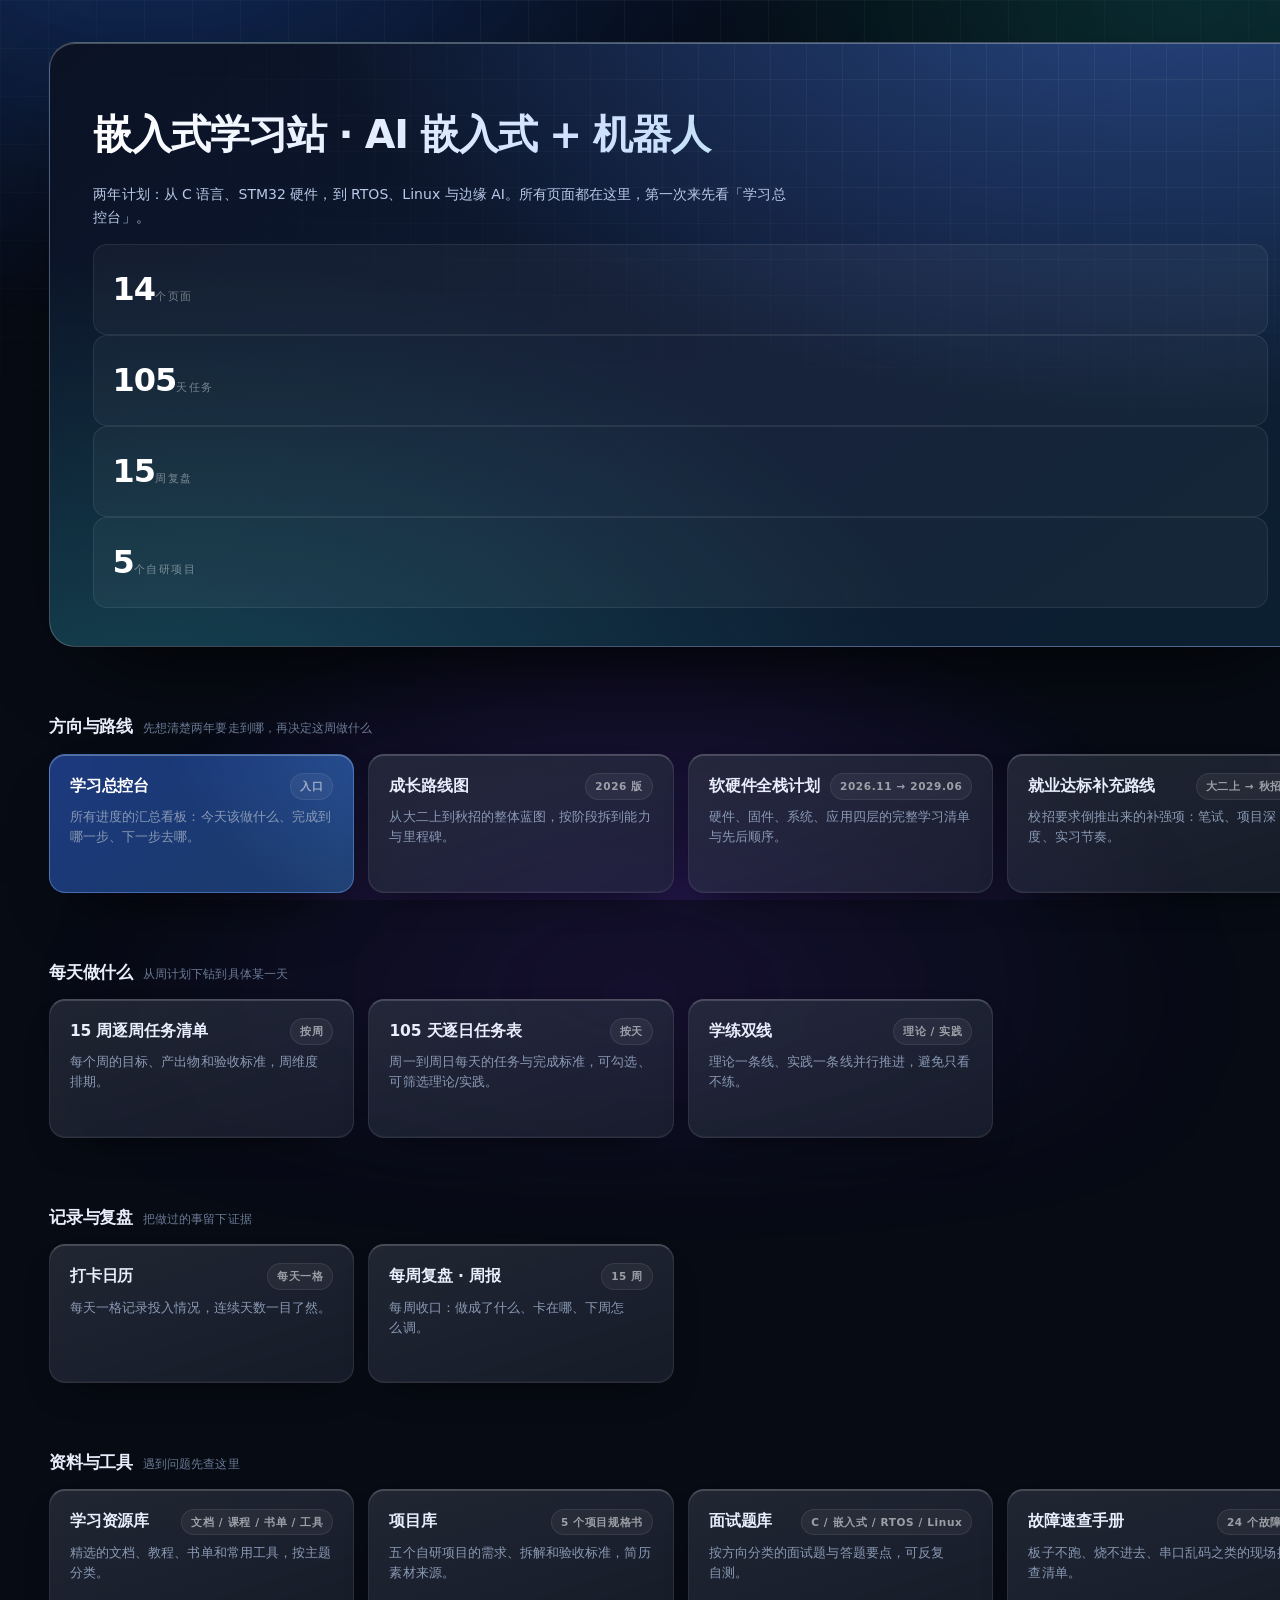
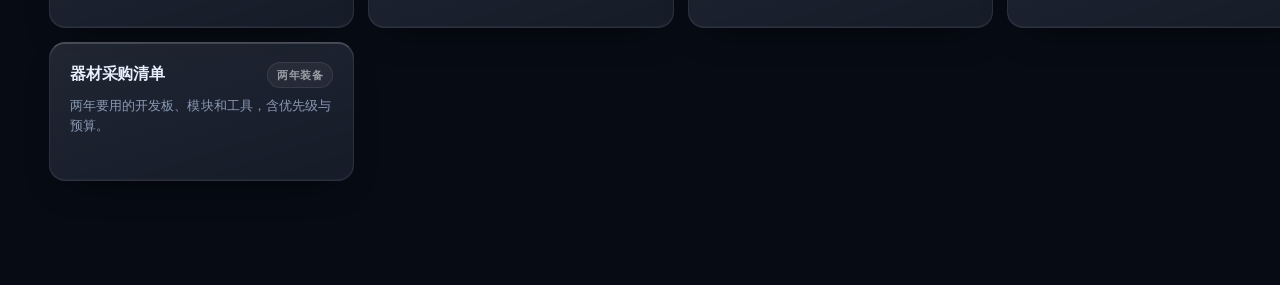
==== index.html @ 24371847 "新增首页导航，作为 GitHub Pages 的站点入口 Co-Authored-By: Claude Sonnet 5 <noreply@anthropic.com>" ====
<!DOCTYPE html>
<html lang="zh-CN">
<head>
<meta charset="UTF-8">
<meta name="viewport" content="width=device-width, initial-scale=1">
<title>嵌入式学习站 · AI 嵌入式 + 机器人</title>
  <link rel="stylesheet" href="assets/theme.css">
<style>
  .hub-grid{display:grid;grid-template-columns:repeat(auto-fill,minmax(272px,1fr));gap:14px;margin:0}
  .hub-card{display:flex;flex-direction:column;gap:7px;padding:18px 20px 16px;
    border-radius:16px;text-decoration:none;color:inherit;transition:background-position .3s,border-color .22s,transform .22s,box-shadow .22s}
  .hub-card .hd{display:flex;align-items:center;justify-content:space-between;gap:10px}
  .hub-card h3{margin:0;font-size:15.5px;font-weight:700;letter-spacing:-.01em}
  .hub-card p{margin:0;font-size:12.5px;line-height:1.6;color:var(--ink3,#8b9ab3)}
  .hub-card .go{font-size:12px;color:#8fb7ff;opacity:0;transition:opacity .22s;white-space:nowrap}
  .hub-card:hover .go{opacity:1}
  .sec-h{display:flex;align-items:baseline;gap:10px;margin:30px 0 12px;flex-wrap:wrap}
  .sec-h h2{margin:0;font-size:17px;font-weight:800;letter-spacing:-.01em}
  .sec-h span{font-size:12px;color:var(--ink4,#5b6b85)}
  .tag{font-size:10.5px;letter-spacing:.06em;border-radius:999px;padding:3px 9px;flex:none}
  @media (max-width:560px){.hub-grid{grid-template-columns:1fr}}
</style>
</head>
<body>
<div class="wrap">

  <header class="hero">
    <h1>嵌入式学习站 · AI 嵌入式 + 机器人</h1>
    <p class="lead">两年计划：从 C 语言、STM32 硬件，到 RTOS、Linux 与边缘 AI。所有页面都在这里，第一次来先看「学习总控台」。</p>
    <div class="facts">
      <div class="fact"><b>14</b><span>个页面</span></div>
      <div class="fact"><b>105</b><span>天任务</span></div>
      <div class="fact"><b>15</b><span>周复盘</span></div>
      <div class="fact"><b>5</b><span>个自研项目</span></div>
    </div>
  </header>

  <section>
    <div class="sec-h"><h2>方向与路线</h2><span>先想清楚两年要走到哪，再决定这周做什么</span></div>
    <div class="hub-grid">
      <a class="hub-card card feat" href="学习总控台.html">
        <div class="hd"><h3>学习总控台</h3><span class="tag pill">入口</span></div>
        <p>所有进度的汇总看板：今天该做什么、完成到哪一步、下一步去哪。</p>
        <span class="go">进入 →</span>
      </a>
      <a class="hub-card card" href="AI嵌入式机器人成长路线图.html">
        <div class="hd"><h3>成长路线图</h3><span class="tag pill">2026 版</span></div>
        <p>从大二上到秋招的整体蓝图，按阶段拆到能力与里程碑。</p>
        <span class="go">查看 →</span>
      </a>
      <a class="hub-card card" href="嵌入式软硬件全栈学习计划.html">
        <div class="hd"><h3>软硬件全栈计划</h3><span class="tag pill">2026.11 → 2029.06</span></div>
        <p>硬件、固件、系统、应用四层的完整学习清单与先后顺序。</p>
        <span class="go">查看 →</span>
      </a>
      <a class="hub-card card" href="就业达标补充路线.html">
        <div class="hd"><h3>就业达标补充路线</h3><span class="tag pill">大二上 → 秋招</span></div>
        <p>校招要求倒推出来的补强项：笔试、项目深度、实习节奏。</p>
        <span class="go">查看 →</span>
      </a>
    </div>
  </section>

  <section>
    <div class="sec-h"><h2>每天做什么</h2><span>从周计划下钻到具体某一天</span></div>
    <div class="hub-grid">
      <a class="hub-card card" href="15周逐周任务清单.html">
        <div class="hd"><h3>15 周逐周任务清单</h3><span class="tag pill">按周</span></div>
        <p>每个周的目标、产出物和验收标准，周维度排期。</p>
        <span class="go">查看 →</span>
      </a>
      <a class="hub-card card" href="105天逐日任务表.html">
        <div class="hd"><h3>105 天逐日任务表</h3><span class="tag pill">按天</span></div>
        <p>周一到周日每天的任务与完成标准，可勾选、可筛选理论/实践。</p>
        <span class="go">查看 →</span>
      </a>
      <a class="hub-card card" href="学练双线.html">
        <div class="hd"><h3>学练双线</h3><span class="tag pill">理论 / 实践</span></div>
        <p>理论一条线、实践一条线并行推进，避免只看不练。</p>
        <span class="go">查看 →</span>
      </a>
    </div>
  </section>

  <section>
    <div class="sec-h"><h2>记录与复盘</h2><span>把做过的事留下证据</span></div>
    <div class="hub-grid">
      <a class="hub-card card" href="打卡日历.html">
        <div class="hd"><h3>打卡日历</h3><span class="tag pill">每天一格</span></div>
        <p>每天一格记录投入情况，连续天数一目了然。</p>
        <span class="go">去打卡 →</span>
      </a>
      <a class="hub-card card" href="每周复盘-周报.html">
        <div class="hd"><h3>每周复盘 · 周报</h3><span class="tag pill">15 周</span></div>
        <p>每周收口：做成了什么、卡在哪、下周怎么调。</p>
        <span class="go">写周报 →</span>
      </a>
    </div>
  </section>

  <section>
    <div class="sec-h"><h2>资料与工具</h2><span>遇到问题先查这里</span></div>
    <div class="hub-grid">
      <a class="hub-card card" href="学习资源库.html">
        <div class="hd"><h3>学习资源库</h3><span class="tag pill">文档 / 课程 / 书单 / 工具</span></div>
        <p>精选的文档、教程、书单和常用工具，按主题分类。</p>
        <span class="go">打开 →</span>
      </a>
      <a class="hub-card card" href="项目库.html">
        <div class="hd"><h3>项目库</h3><span class="tag pill">5 个项目规格书</span></div>
        <p>五个自研项目的需求、拆解和验收标准，简历素材来源。</p>
        <span class="go">打开 →</span>
      </a>
      <a class="hub-card card" href="面试题库.html">
        <div class="hd"><h3>面试题库</h3><span class="tag pill">C / 嵌入式 / RTOS / Linux</span></div>
        <p>按方向分类的面试题与答题要点，可反复自测。</p>
        <span class="go">打开 →</span>
      </a>
      <a class="hub-card card" href="故障速查手册.html">
        <div class="hd"><h3>故障速查手册</h3><span class="tag pill">24 个故障</span></div>
        <p>板子不跑、烧不进去、串口乱码之类的现场排查清单。</p>
        <span class="go">打开 →</span>
      </a>
      <a class="hub-card card" href="器材采购清单.html">
        <div class="hd"><h3>器材采购清单</h3><span class="tag pill">两年装备</span></div>
        <p>两年要用的开发板、模块和工具，含优先级与预算。</p>
        <span class="go">打开 →</span>
      </a>
    </div>
  </section>

  <script src="assets/pointer.js" defer></script>
  <script src="assets/reveal.js" defer></script>
</div>
</body>
</html>
---- assets/theme.css ----
/* ============================================================
   theme.css — 暗黑 · 液态玻璃 · 全宽版
   覆盖：色板 / 背景 / 布局 / 玻璃面 / 组件 / 动效 / 浏览器表面
   浅色版存档在 theme-light.css
   ============================================================ */

/* ---------- 1. 色板 ---------- */
:root{
  --ink:#e8eefc;
  --ink-2:#b9c6dd;  --ink2:#b9c6dd;
  --ink-3:#8a9ab5;  --ink3:#8a9ab5;
  --ink-4:#6a7a95;  --ink4:#6a7a95;

  --line:rgba(255,255,255,.11);
  --line2:rgba(255,255,255,.07);

  --blue:#4f8cff;
  --blue-deep:#8fb7ff;
  --blue-soft:rgba(79,140,255,.16);

  --teal:#2dd4bf;
  --teal-soft:rgba(45,212,191,.14);

  --green:#34d399;
  --green-soft:rgba(52,211,153,.14);
  --green-line:rgba(52,211,153,.28);

  --amber:#fbbf24;
  --amber-soft:rgba(251,191,36,.13);

  --red:#f87171;
  --red-soft:rgba(248,113,113,.13);

  --bg:#070b14;
  --card:rgba(255,255,255,.045);

  --radius:18px;
  --shadow-1:0 1px 0 rgba(255,255,255,.07) inset, 0 10px 30px -18px rgba(0,0,0,.9);
  --shadow-2:0 1px 0 rgba(255,255,255,.12) inset, 0 24px 56px -26px rgba(0,0,0,.95);
  --shadow-3:0 1px 0 rgba(255,255,255,.14) inset, 0 40px 90px -40px rgba(0,0,0,1);

  --font-sans:-apple-system, BlinkMacSystemFont, "Segoe UI", "PingFang SC",
              "HarmonyOS Sans SC", "Microsoft YaHei UI", "Microsoft YaHei", system-ui, sans-serif;
  --font-mono:ui-monospace, "SF Mono", "JetBrains Mono", Consolas, "Courier New", monospace;

  --ease-out:cubic-bezier(.16,1,.3,1);
  --glass-line:rgba(255,255,255,.12);
}

/* ---------- 2. 基础 ---------- */
html{ -webkit-text-size-adjust:100%; }

body{
  font-family:var(--font-sans);
  color:var(--ink);
  background-color:#070b14;
  background-image:
    radial-gradient(1200px 700px at 12% -12%, rgba(37,99,235,.20), transparent 62%),
    radial-gradient(1000px 640px at 100% -6%, rgba(13,148,136,.16), transparent 58%),
    radial-gradient(900px 700px at 50% 108%, rgba(124,58,237,.16), transparent 62%);
  background-attachment:fixed;
  background-repeat:no-repeat;
  font-feature-settings:"kern" 1, "liga" 1;
  letter-spacing:.002em;
  min-height:100vh;
  overflow-x:hidden;
}

/* 极光层 */
body::before{
  content:"";
  position:fixed; inset:-25%;
  z-index:-2; pointer-events:none;
  background:
    radial-gradient(38% 34% at 22% 18%, rgba(59,130,246,.34), transparent 64%),
    radial-gradient(34% 30% at 78% 24%, rgba(45,212,191,.22), transparent 62%),
    radial-gradient(40% 36% at 46% 86%, rgba(139,92,246,.24), transparent 64%);
  filter:blur(70px) saturate(120%);
  animation:aurora 30s ease-in-out infinite alternate;
}
@keyframes aurora{
  0%  { transform:translate3d(-2%,-1%,0) scale(1); }
  50% { transform:translate3d(2%,2%,0) scale(1.06); }
  100%{ transform:translate3d(-1%,3%,0) scale(1.03); }
}

/* 网格层 */
body::after{
  content:"";
  position:fixed; inset:0;
  z-index:-1; pointer-events:none;
  background-image:
    linear-gradient(rgba(255,255,255,.032) 1px, transparent 1px),
    linear-gradient(90deg, rgba(255,255,255,.032) 1px, transparent 1px);
  background-size:48px 48px;
  mask-image:radial-gradient(130% 90% at 50% 0%, #000 0%, transparent 78%);
  -webkit-mask-image:radial-gradient(130% 90% at 50% 0%, #000 0%, transparent 78%);
}

h1,h2,h3,h4{ text-wrap:balance; letter-spacing:-.012em; color:var(--ink); }
h1{ letter-spacing:-.024em; }
p{ text-wrap:pretty; }
code,kbd,samp,pre,.mono{ font-family:var(--font-mono); }

[class*="count"],[class*="num"],.cnt,.pct,td.num,.price,.meta,time,.date b,.wki b,
.fact b,.stats b,.st b,.feat-stat b{
  font-variant-numeric:tabular-nums;
  font-feature-settings:"tnum" 1;
}

/* ---------- 3. 全宽布局 ---------- */
.wrap{
  width:100% !important;
  max-width:none !important;
  margin:0 !important;
  padding:34px clamp(18px,3.2vw,68px) 96px !important;
}
.app{
  width:100% !important;
  max-width:none !important;
  padding-left:clamp(12px,2vw,44px) !important;
  padding-right:clamp(12px,2vw,44px) !important;
}
.main{ padding-right:clamp(0px,2vw,28px) !important; }
.lead, p.lead{ max-width:80ch; }

@media (min-width:1560px){
  .grid{ grid-template-columns:repeat(4,1fr) !important; }
  .mods{ grid-template-columns:repeat(3,1fr) !important; }
  .projs{ grid-template-columns:repeat(4,1fr) !important; }
}

/* ---------- 4. 玻璃面 ---------- */
.card,.mod,.week,.term,.proj,.fld,.blk,.day,.cal,.st,.note,.diag .item,.pillar,
.allocate,.daycard,.check,.pr,.adv,.fl,.list,.steps,.flow,.cp,.wki,details,.ms,
.deliver div,.daily,.std,.hit{
  background-image:
    linear-gradient(152deg, rgba(255,255,255,.085) 0%, rgba(255,255,255,.028) 42%,
                    rgba(255,255,255,.055) 100%) !important;
  background-color:rgba(12,18,32,.55) !important;
  border:1px solid var(--glass-line) !important;
  border-radius:var(--radius);
  backdrop-filter:blur(22px) saturate(150%);
  -webkit-backdrop-filter:blur(22px) saturate(150%);
  box-shadow:var(--shadow-1);
  background-size:220% 220%;
  background-position:0% 0%;
  transition:background-position .55s var(--ease-out),
             border-color .3s var(--ease-out),
             box-shadow .3s var(--ease-out),
             transform .24s var(--ease-out);
}

.card:hover,.proj:hover,.adv:hover,.wki:hover,.diag .item:hover,
.pillar:hover,.pr:hover,.st:hover{
  background-position:100% 60%;
  border-color:rgba(255,255,255,.24) !important;
  box-shadow:var(--shadow-2), 0 0 0 1px rgba(79,140,255,.16);
  transform:translateY(-2px);
}

/* 内部小卡不重复玻璃，避免层级堆叠发灰 */
.daily .it,.mod .col,.deliver div,.facts .fact{
  background:rgba(255,255,255,.04) !important;
  border:1px solid rgba(255,255,255,.08) !important;
  box-shadow:none !important;
  backdrop-filter:none !important;
}

/* ---------- 5. Hero ---------- */
.hero{
  position:relative; isolation:isolate;
  border-radius:26px;
  padding:clamp(30px,3.4vw,52px) clamp(26px,3.4vw,56px) clamp(26px,3vw,44px);
  background:
    radial-gradient(120% 140% at 88% -20%, rgba(79,140,255,.42), transparent 58%),
    radial-gradient(100% 120% at 8% 110%, rgba(45,212,191,.22), transparent 62%),
    linear-gradient(145deg, #0a1224 0%, #0e1a33 55%, #0b2030 100%);
  border:1px solid rgba(255,255,255,.14);
  box-shadow:var(--shadow-3), 0 0 0 1px rgba(255,255,255,.04) inset;
  color:#fff;
  overflow:hidden;
}
.hero::after{
  content:"";
  position:absolute; right:-90px; top:-110px; width:360px; height:360px; border-radius:50%;
  background:radial-gradient(circle, rgba(79,140,255,.30), transparent 66%);
  filter:blur(10px);
  z-index:-1;
}
.hero::before{
  content:""; position:absolute; inset:0;
  background-image:
    linear-gradient(rgba(255,255,255,.055) 1px, transparent 1px),
    linear-gradient(90deg, rgba(255,255,255,.055) 1px, transparent 1px);
  background-size:36px 36px;
  mask-image:radial-gradient(120% 100% at 78% 0%, #000 0%, transparent 70%);
  -webkit-mask-image:radial-gradient(120% 100% at 78% 0%, #000 0%, transparent 70%);
  z-index:-1; pointer-events:none;
}
.hero h1{
  font-size:clamp(26px,3vw,42px);
  background:linear-gradient(100deg,#ffffff 0%,#cfe0ff 42%,#9de9df 100%);
  -webkit-background-clip:text; background-clip:text; color:transparent;
}
.hero .lead{ color:#c6d6f5; font-size:clamp(13.5px,1.1vw,15.5px); }

.fact,.stat{
  background:rgba(255,255,255,.07) !important;
  border:1px solid rgba(255,255,255,.16) !important;
  border-radius:13px;
}

/* ---------- 6. 语义块 ---------- */
.goal{ color:#cfe0ff !important; background:rgba(79,140,255,.14) !important; border:1px solid rgba(79,140,255,.22) !important; }
.why{ color:#ffd9a3 !important; background:rgba(251,191,36,.09) !important; border:1px solid rgba(251,191,36,.20) !important; }
.position{ color:var(--ink2) !important; background:rgba(255,255,255,.045) !important; }
.accept,.deliver,.std{ color:var(--green) !important;
  background:linear-gradient(180deg, rgba(52,211,153,.10), rgba(52,211,153,.04)) !important;
  border-color:rgba(52,211,153,.26) !important; }
.ans .core,.core{ color:#a9f0dc !important; background:rgba(45,212,191,.12) !important; }
.root,.risk{ color:#ffc9c9 !important; background:rgba(248,113,113,.10) !important; border-color:rgba(248,113,113,.24) !important; }
.verify{ color:#a9f0dc !important; background:rgba(45,212,191,.10) !important; border-color:rgba(45,212,191,.22) !important; }
.tipx{ color:#ffd9a3 !important; background:rgba(251,191,36,.10) !important; }
.warn{ color:#ffd9a3 !important; background:rgba(251,191,36,.09) !important; border-color:rgba(251,191,36,.20) !important; }
.note{ color:var(--ink2) !important; }

/* ---------- 7. 表格 ---------- */
table{ background:transparent !important; border:1px solid var(--glass-line) !important; border-radius:14px; }
th{ background:rgba(255,255,255,.045) !important; color:var(--ink3) !important;
    border-bottom:1px solid var(--line) !important; }
td{ border-bottom:1px solid var(--line2) !important; color:var(--ink2) !important; }
td b,td strong{ color:var(--ink) !important; }
td.id{ color:var(--blue) !important; }
tfoot td{ background:rgba(255,255,255,.045) !important; color:var(--ink) !important; }
.blk-h,.wk-h,.mod-h,.day-h,.cal-h{ background:rgba(255,255,255,.04) !important; }

/* ---------- 8. 表单 ---------- */
textarea,input[type=text],input[type=search],.search input{
  background:rgba(0,0,0,.30) !important;
  border:1px solid rgba(255,255,255,.12) !important;
  color:var(--ink) !important;
  border-radius:11px !important;
}
textarea::placeholder,input::placeholder{ color:#5e6d88 !important; }
textarea:focus,input:focus{
  border-color:rgba(79,140,255,.65) !important;
  box-shadow:0 0 0 3px rgba(79,140,255,.16) !important;
  background:rgba(0,0,0,.40) !important;
}

input[type=checkbox],.chk input,.tasks input{
  background:rgba(255,255,255,.06) !important;
  border-color:rgba(255,255,255,.28) !important;
}
input[type=checkbox]:checked,.chk input:checked,.tasks input:checked{
  background:linear-gradient(150deg,#34d399,#0ea47a) !important;
  border-color:#34d399 !important;
}

/* ---------- 9. 按钮 / 标签 ---------- */
.btn{ background:rgba(255,255,255,.06) !important; border-color:rgba(255,255,255,.14) !important; color:var(--ink2) !important; }
.btn:hover{ background:rgba(255,255,255,.11) !important; border-color:rgba(255,255,255,.26) !important; color:#fff !important; }
.btn.primary{ background:linear-gradient(150deg,#2f6bff,#5b8cff) !important; border-color:transparent !important; color:#fff !important; }

.tab{ background:rgba(255,255,255,.05) !important; border-color:rgba(255,255,255,.12) !important; }
.tab.on{ background:linear-gradient(150deg,#2f6bff,#5b8cff) !important; color:#fff !important; border-color:transparent !important; }
.back{ background:rgba(255,255,255,.05) !important; border-color:rgba(255,255,255,.12) !important; }
.back:hover{ background:rgba(79,140,255,.22) !important; color:#fff !important; }

.pill,.tag,.badge,.lvl,.hrs,.cost{
  background:rgba(255,255,255,.06) !important;
  border:1px solid rgba(255,255,255,.10) !important;
  color:var(--ink3) !important;
}
.pill.mod{ background:rgba(45,212,191,.14) !important; color:#7ff0dd !important; border-color:rgba(45,212,191,.26) !important; }
.badge{ background:rgba(52,211,153,.16) !important; color:#7ef0c4 !important; border-color:rgba(52,211,153,.26) !important; }

/* ---------- 10. 日历 ---------- */
.cell{
  background:rgba(255,255,255,.045) !important;
  color:var(--ink2) !important;
  border:1px solid rgba(255,255,255,.08) !important;
}
.cell:hover:not(.blank):not(.future){
  background:rgba(79,140,255,.16) !important;
  border-color:rgba(79,140,255,.45) !important;
}
.cell.out,.cell.future{ color:#4b5a72 !important; background:rgba(255,255,255,.02) !important; }
.cell.today{ border-color:#4f8cff !important; color:#8fb7ff !important;
  box-shadow:0 0 0 1px rgba(79,140,255,.35), 0 0 24px -6px rgba(79,140,255,.55) !important; }
.cell.on{
  background:linear-gradient(155deg,#4f8cff,#2f6bff) !important;
  border-color:rgba(140,180,255,.9) !important;
  color:#fff !important;
  box-shadow:0 10px 26px -12px rgba(47,107,255,.95), 0 0 0 1px rgba(255,255,255,.18) inset !important;
}
.cell.on::before{ background:rgba(255,255,255,.7) !important; }

/* ---------- 11. 进度 ---------- */
.bar{ background:rgba(255,255,255,.08) !important; }
.bar i{ background:linear-gradient(90deg,#4f8cff,#2dd4bf) !important;
  box-shadow:0 0 18px -4px rgba(79,140,255,.9); }

/* ---------- 12. 粘性栏 ---------- */
.topbar,.navbar,.tabs,.bar,.search{
  background:rgba(7,11,20,.72) !important;
  backdrop-filter:blur(18px) saturate(140%);
  -webkit-backdrop-filter:blur(18px) saturate(140%);
  border-color:rgba(255,255,255,.09) !important;
}

/* ---------- 13. 动效 ---------- */
@media (prefers-reduced-motion:no-preference){
  .hero > *{ animation:signal-in .8s var(--ease-out) both; }
  .hero > *:nth-child(1){ animation-delay:.05s; }
  .hero > *:nth-child(2){ animation-delay:.11s; }
  .hero > *:nth-child(3){ animation-delay:.18s; }
  .hero > *:nth-child(4){ animation-delay:.25s; }
  .hero > *:nth-child(5){ animation-delay:.32s; }

  @keyframes signal-in{
    from{ opacity:0; transform:translateY(14px); filter:blur(8px); }
    to  { opacity:1; transform:none; filter:blur(0); }
  }

  .now .dot::after{ animation:breathe 2.8s var(--ease-out) infinite; }
  @keyframes breathe{
    0%,100%{ transform:scale(.85); opacity:.55; }
    50%    { transform:scale(1.2); opacity:.15; }
  }
}

@media (prefers-reduced-motion:reduce){
  *,*::before,*::after{
    animation-duration:.001ms !important;
    animation-iteration-count:1 !important;
    transition-duration:.001ms !important;
  }
}

/* ---------- 14. 浏览器表面 ---------- */
::selection{ background:rgba(79,140,255,.42); color:#fff; }
::-webkit-scrollbar{ width:12px; height:12px; }
::-webkit-scrollbar-track{ background:transparent; }
::-webkit-scrollbar-thumb{
  background:rgba(255,255,255,.16); border-radius:99px; border:3px solid transparent;
  background-clip:padding-box;
}
::-webkit-scrollbar-thumb:hover{ background:rgba(255,255,255,.30); background-clip:padding-box; }
:focus-visible{ outline:2px solid #6ea2ff; outline-offset:2px; border-radius:5px; }
a{ color:var(--blue); }
a:hover{ color:var(--blue-deep); }

/* ---------- 15. 细节 ---------- */
.hero-art{ opacity:.16 !important; }
.eyebrow{ display:none !important; }
.mod::before,.card::before,.pillar::before{ content:none !important; display:none !important; }
.now{ background:rgba(255,255,255,.07) !important; border:1px solid rgba(255,255,255,.18) !important; }
.now .dot{ background:#34d399 !important; box-shadow:none !important; position:relative; }
.now .dot::after{
  content:""; position:absolute; inset:-6px; border-radius:50%;
  background:radial-gradient(circle, rgba(52,211,153,.4), transparent 70%);
}
.sec .no,.blk-h .n,.mod-n,.wkn,.num,.idx{
  background:rgba(79,140,255,.18) !important; color:#9cc0ff !important;
}

/* ---------- 16. 响应式 ---------- */
@media (max-width:1000px){
  .facts{ grid-template-columns:repeat(auto-fit, minmax(128px,1fr)) !important; }
}
@media (max-width:560px){
  .facts{ grid-template-columns:repeat(2,1fr) !important; }
  .wrap{ padding:20px 14px 72px !important; }
  .hero{ border-radius:20px; }
}

/* ---------- 17. 打印：回到纸面 ---------- */
@media print{
  body{ background:#fff !important; color:#111 !important; }
  body::before,body::after{ display:none !important; }
  .hero{ background:#fff !important; color:#111 !important; border:1px solid #ddd !important; box-shadow:none !important; }
  .hero h1{ color:#111 !important; -webkit-text-fill-color:#111 !important; background:none !important; }
  .hero .lead{ color:#333 !important; }
  .card,.mod,.week,.term,.proj,.day,.blk,.cal,.fld,.st,.note,details,table{
    background:#fff !important; border:1px solid #ddd !important; box-shadow:none !important;
    backdrop-filter:none !important;
  }
  .topbar,.navbar,.tabs,.search,.bar,.hit,.nav-b,.today-b,.btn{ display:none !important; }
}

/* ---------- 18. 强调卡（打卡）保留彩色玻璃 ---------- */
.card.feat{
  background-image:
    radial-gradient(120% 160% at 88% -20%, rgba(79,140,255,.55), transparent 60%),
    linear-gradient(135deg, rgba(47,107,255,.42), rgba(45,212,191,.22)) !important;
  border-color:rgba(130,175,255,.42) !important;
  box-shadow:0 1px 0 rgba(255,255,255,.18) inset, 0 26px 60px -34px rgba(47,107,255,.9) !important;
}
.card.feat:hover{ border-color:rgba(160,195,255,.62) !important; }
.card.feat h3{ color:#fff !important; }
.featsub{ color:#d3e2ff !important; }

/* ---------- 19. 修正：内容最大宽度 & 进度条与筛选栏命名冲突 ---------- */
.wrap{
  max-width:1680px !important;
  margin-left:auto !important;
  margin-right:auto !important;
}
.app{
  max-width:1680px !important;
  margin-left:auto !important;
  margin-right:auto !important;
}

/* 题库的筛选栏 .bar 是粘性容器；进度条 .bar 只是轨道，二者同名 */
.bar{ background:rgba(255,255,255,.08) !important; backdrop-filter:none !important; }
.bar:has(.bar-in){
  background:rgba(7,11,20,.72) !important;
  backdrop-filter:blur(18px) saturate(140%);
  -webkit-backdrop-filter:blur(18px) saturate(140%);
  border-bottom:1px solid rgba(255,255,255,.09) !important;
}
.bar-in{ background:transparent !important; border:0 !important; }

/* ---------- 20. 暗色打磨：更多颜色与层次 ---------- */
.topbar-in{ max-width:1680px !important; }

/* 玻璃再亮一档，避免整屏发死 */
.card,.mod,.week,.term,.proj,.fld,.blk,.day,.cal,.st,.note,.diag .item,.pillar,
.allocate,.daycard,.check,.pr,.adv,.fl,.list,.steps,.flow,.cp,.wki,details,.ms,
.deliver div,.daily,.std,.hit{
  background-image:
    linear-gradient(152deg, rgba(255,255,255,.105) 0%, rgba(255,255,255,.038) 44%,
                    rgba(255,255,255,.07) 100%) !important;
  background-color:rgba(17,24,40,.52) !important;
}

/* 周次导航、标签胶囊 */
.nav a,.nav-b,.today-b{
  background:rgba(255,255,255,.06) !important;
  border:1px solid rgba(255,255,255,.12) !important;
  color:var(--ink2) !important;
}
.nav a:hover,.nav-b:hover,.today-b:hover{
  background:rgba(79,140,255,.22) !important;
  border-color:rgba(79,140,255,.45) !important;
  color:#fff !important;
}

/* 主 CTA 与补充入口 */
.cta{ box-shadow:0 18px 40px -20px rgba(47,107,255,.9) !important; }
.supp-link{
  background:rgba(255,255,255,.05) !important;
  border:1px solid rgba(255,255,255,.12) !important;
  color:var(--ink2) !important;
}
.supp-link:hover{ background:rgba(79,140,255,.18) !important; color:#fff !important; }
.supp-link span{ color:var(--ink4) !important; }

/* 打卡按钮 */
.hit{ background:linear-gradient(150deg,#2f6bff,#5b8cff) !important; color:#fff !important; border:0 !important; }
.hit.done{
  background:rgba(52,211,153,.14) !important;
  color:#7ef0c4 !important;
  border:1px solid rgba(52,211,153,.35) !important;
}

/* 章节标题：整行细线 + 一小段渐变，撑住横向结构 */
.sec{
  position:relative;
  padding-bottom:10px;
  border-bottom:1px solid rgba(255,255,255,.07);
}
.sec::after{
  content:""; position:absolute; left:0; bottom:-1px;
  width:140px; height:1px;
  background:linear-gradient(90deg,#4f8cff,rgba(45,212,191,.6),transparent);
}

/* 周块与天块的层级 */
.week{ border-radius:20px; }
.day{ border-radius:15px; }
.day-h{ border-bottom:1px solid rgba(255,255,255,.07) !important; }
.std{ border-top:1px solid rgba(52,211,153,.24) !important; }

/* 空状态与占位 */
::placeholder{ color:#55637d !important; }

/* ---------- 21. 玻璃的"受光边"：上缘更亮，像真实玻璃 ---------- */
.card,.mod,.week,.term,.proj,.fld,.blk,.day,.cal,.st,.note,.diag .item,.pillar,
.allocate,.daycard,.check,.pr,.adv,.fl,.list,.steps,.flow,.cp,.wki,details,.ms,
.daily,.hit{
  border-top-color:rgba(255,255,255,.26) !important;
  border-bottom-color:rgba(255,255,255,.08) !important;
}
.card:hover,.proj:hover,.wki:hover,.adv:hover,.pr:hover,.st:hover{
  border-top-color:rgba(255,255,255,.40) !important;
}

/* ---------- 22. 粘性栏内层跟随内容宽度 ---------- */
.bar-in{ max-width:1680px !important; margin-left:auto !important; margin-right:auto !important; }
.nav{ max-width:1680px; }

/* ---------- 23. 提示条（周报页） ---------- */
.tip{
  color:#ffd9a3 !important;
  background:rgba(251,191,36,.09) !important;
  border:1px solid rgba(251,191,36,.22) !important;
}
.tip b{ color:#ffe3b0 !important; }

/* ---------- 24. 首屏插画的定位（暗色版遗漏，补回） ---------- */
.hero{ position:relative; }
.hero-art{
  position:absolute !important;
  right:-26px; top:-34px;
  width:210px !important; height:210px !important;
  opacity:.16 !important;
  pointer-events:none;
  z-index:-1;
}
@media (max-width:900px){ .hero-art{ display:none !important; } }

/* ---------- 25. 修正：表格里的 .num 不是徽标 ---------- */
td.num, th.num{
  background:transparent !important;
  color:var(--ink3) !important;
  border-radius:0 !important;
  padding:8px 10px !important;
}

/* ---------- 26. 补齐遗漏的浅底组件 ---------- */
.rule,.method,.item,.node,.it,.star,.key{
  background-image:
    linear-gradient(152deg, rgba(255,255,255,.085) 0%, rgba(255,255,255,.03) 45%,
                    rgba(255,255,255,.055) 100%) !important;
  background-color:rgba(17,24,40,.52) !important;
  border:1px solid rgba(255,255,255,.12) !important;
  border-top-color:rgba(255,255,255,.24) !important;
  color:var(--ink2) !important;
  border-radius:14px;
  box-shadow:var(--shadow-1);
}
.node{
  min-width:96px;
  text-align:center;
  box-shadow:0 8px 20px -16px rgba(0,0,0,.9) !important;
}
.node b{ color:var(--ink) !important; }
.node span{ color:var(--ink4) !important; }
.node.mcu{
  background-image:linear-gradient(160deg,#2f6bff,#4f8cff) !important;
  border-color:rgba(140,180,255,.6) !important;
}
.node.mcu b,.node.mcu span{ color:#fff !important; }
.node.pw{
  background-image:linear-gradient(160deg, rgba(251,191,36,.18), rgba(251,191,36,.08)) !important;
  border-color:rgba(251,191,36,.34) !important;
}
.star{ border-radius:9px; }
.star.on{
  background-image:linear-gradient(150deg,#fbbf24,#f59e0b) !important;
  color:#1a1206 !important; border-color:rgba(251,191,36,.8) !important;
}
.key,.chip.key{
  background:rgba(79,140,255,.16) !important;
  color:#bcd3ff !important;
  border-color:rgba(79,140,255,.3) !important;
}
.rule b,.method b{ color:var(--ink) !important; }
.rule span,.method span{ color:var(--ink3) !important; }

/* ---------- 27. 目录胶囊 / 级别徽标 / 行内代码 ---------- */
.toc a,.toc-in a{
  background:rgba(255,255,255,.06) !important;
  border:1px solid rgba(255,255,255,.12) !important;
  color:var(--ink2) !important;
}
.toc a:hover{ background:rgba(79,140,255,.2) !important; color:#fff !important; border-color:rgba(79,140,255,.45) !important; }
.lv{
  background:rgba(255,255,255,.06) !important;
  color:var(--ink3) !important;
  border:1px solid rgba(255,255,255,.10) !important;
}
.lv.core{
  background:rgba(52,211,153,.14) !important;
  color:#7ef0c4 !important;
  border-color:rgba(52,211,153,.28) !important;
}
code{
  background:rgba(255,255,255,.09) !important;
  color:#9fd0ff !important;
  border-radius:5px;
  padding:1px 5px;
}

/* ---------- 28. 周报侧栏 ---------- */
.wki .dot{ background:rgba(255,255,255,.18) !important; }
.wki.has .dot{ background:#34d399 !important; }
.side-nav a{
  background:rgba(255,255,255,.06) !important;
  border:1px solid rgba(255,255,255,.12) !important;
  color:var(--ink3) !important;
}
.side-nav a:hover{ background:rgba(79,140,255,.2) !important; color:#fff !important; border-color:rgba(79,140,255,.4) !important; }

/* ---------- 29. 路线图的标签与项目徽章 ---------- */
.chip,.chips span{
  background:rgba(255,255,255,.055) !important;
  border:1px solid rgba(255,255,255,.10) !important;
  color:var(--ink2) !important;
}
.chip.key{
  background:rgba(79,140,255,.16) !important;
  border-color:rgba(79,140,255,.30) !important;
  color:#bcd3ff !important;
}
/* 注意：路线图里的 .proj 是绿色徽章，项目库里的 .proj 是卡片 —— 用父级区分 */
.projects .proj{
  background:rgba(52,211,153,.13) !important;
  border:1px solid rgba(52,211,153,.28) !important;
  color:#7ef0c4 !important;
  border-radius:999px !important;
  box-shadow:none !important;
}

/* ---------- 30. 模块字母徽标 ---------- */
.letter{ background:rgba(79,140,255,.16) !important; color:#bcd3ff !important; }
.mod.g .letter{ background:rgba(52,211,153,.15) !important; color:#7ef0c4 !important; }
.mod.o .letter{ background:rgba(251,191,36,.15) !important; color:#ffd9a3 !important; }

/* ============================================================
   31. 强化版：更厚的玻璃 + 更亮的光斑
   ============================================================ */

/* 31.1 光斑：四团极光，更亮、更慢 */
body::before{
  background:
    radial-gradient(40% 36% at 20% 14%, rgba(59,130,246,.58), transparent 62%),
    radial-gradient(34% 30% at 82% 20%, rgba(45,212,191,.40), transparent 60%),
    radial-gradient(44% 38% at 46% 86%, rgba(139,92,246,.42), transparent 62%),
    radial-gradient(26% 24% at 6% 74%, rgba(251,191,36,.14), transparent 60%);
  filter: blur(58px) saturate(150%);
  animation: aurora 24s ease-in-out infinite alternate;
}
body::after{
  background-image:
    linear-gradient(rgba(255,255,255,.045) 1px, transparent 1px),
    linear-gradient(90deg, rgba(255,255,255,.045) 1px, transparent 1px);
  background-size:48px 48px;
}

/* 31.2 内容区上方的漂移光球 */
.wrap{ position:relative; z-index:0; }
.wrap::before{
  content:"";
  position:absolute; left:-6%; right:-6%; top:-6%; height:64vh;
  z-index:-1; pointer-events:none;
  background:
    radial-gradient(closest-side at 26% 38%, rgba(79,140,255,.34), transparent 72%),
    radial-gradient(closest-side at 74% 26%, rgba(45,212,191,.24), transparent 70%),
    radial-gradient(closest-side at 52% 78%, rgba(168,85,247,.22), transparent 72%);
  filter:blur(64px);
  animation: drift 30s ease-in-out infinite alternate;
}
@keyframes drift{
  0%  { transform:translate3d(-1.5%,0,0) scale(1); }
  100%{ transform:translate3d(2%,2.5%,0) scale(1.08); }
}

/* 31.3 玻璃本体：更厚 */
.card,.mod,.week,.term,.proj,.fld,.blk,.day,.cal,.st,.note,.diag .item,.pillar,
.allocate,.daycard,.check,.pr,.adv,.fl,.list,.steps,.flow,.cp,.wki,details,.ms,
.deliver div,.daily,.std,.hit,.rule,.method,.node,.item{
  background-image:
    linear-gradient(152deg, rgba(255,255,255,.17) 0%, rgba(255,255,255,.055) 42%,
                    rgba(255,255,255,.12) 100%),
    radial-gradient(130% 90% at 18% -10%, rgba(255,255,255,.12), transparent 58%) !important;
  background-color:rgba(20,28,46,.44) !important;
  border:1px solid rgba(255,255,255,.17) !important;
  border-top-color:rgba(255,255,255,.44) !important;
  border-bottom-color:rgba(255,255,255,.10) !important;
  backdrop-filter:blur(30px) saturate(185%) !important;
  -webkit-backdrop-filter:blur(30px) saturate(185%) !important;
  box-shadow:
    0 1px 0 rgba(255,255,255,.20) inset,
    0 -1px 0 rgba(255,255,255,.05) inset,
    0 20px 50px -26px rgba(0,0,0,1),
    0 0 46px -26px rgba(79,140,255,.45) !important;
}

/* 31.4 悬停：光扫过 + 描边发亮 */
.card:hover,.proj:hover,.adv:hover,.wki:hover,.diag .item:hover,
.pillar:hover,.pr:hover,.st:hover,.day:hover,.rule:hover,.method:hover{
  background-position:100% 60%, 0 0 !important;
  border-color:rgba(255,255,255,.30) !important;
  border-top-color:rgba(255,255,255,.62) !important;
  box-shadow:
    0 1px 0 rgba(255,255,255,.30) inset,
    0 28px 64px -28px rgba(0,0,0,1),
    0 0 70px -24px rgba(79,140,255,.75) !important;
  transform:translateY(-3px);
}

/* 31.5 命中光：卡片左上角一团随悬停亮起的高光 */
.card,.mod,.proj,.wki,.adv,.pr,.fl,.st,.rule,.method{ position:relative; overflow:hidden; }
.card::after,.mod::after,.proj::after,.wki::after,.adv::after,
.pr::after,.fl::after,.st::after,.rule::after,.method::after{
  content:"";
  position:absolute; inset:0;
  border-radius:inherit;
  pointer-events:none;
  background:radial-gradient(460px circle at 12% -12%, rgba(255,255,255,.16), transparent 62%);
  opacity:0;
  transition:opacity .45s cubic-bezier(.16,1,.3,1);
}
.card:hover::after,.mod:hover::after,.proj:hover::after,.wki:hover::after,
.adv:hover::after,.pr:hover::after,.fl:hover::after,.st:hover::after,
.rule:hover::after,.method:hover::after{ opacity:1; }

/* 31.6 Hero：双层光晕 + 内缘高光 */
.hero{
  border:1px solid rgba(255,255,255,.22);
  box-shadow:
    0 1px 0 rgba(255,255,255,.28) inset,
    0 44px 100px -44px rgba(0,0,0,1),
    0 0 120px -50px rgba(79,140,255,.75);
}
.hero::after{
  background:
    radial-gradient(circle at 70% 30%, rgba(79,140,255,.55), transparent 58%),
    radial-gradient(circle at 20% 80%, rgba(45,212,191,.30), transparent 60%);
  filter:blur(24px);
  width:520px; height:520px; right:-140px; top:-180px;
}

/* 31.7 数据条与强调卡更透亮 */
.fact,.stat{
  background:rgba(255,255,255,.11) !important;
  border:1px solid rgba(255,255,255,.22) !important;
  backdrop-filter:blur(14px) saturate(160%);
  box-shadow:0 1px 0 rgba(255,255,255,.22) inset;
}
.card.feat{
  box-shadow:
    0 1px 0 rgba(255,255,255,.34) inset,
    0 30px 70px -34px rgba(47,107,255,1),
    0 0 90px -30px rgba(79,140,255,.8) !important;
}

/* 31.8 降低动效时保持静态 */
@media (prefers-reduced-motion:reduce){
  .wrap::before{ animation:none !important; }
}

/* ---------- 32. 指针交互 ---------- */
.ptr-glow{
  position:fixed; left:0; top:0;
  width:560px; height:560px;
  margin:-280px 0 0 -280px;
  border-radius:50%;
  pointer-events:none;
  z-index:-1;
  background:radial-gradient(circle,
    rgba(79,140,255,.26) 0%,
    rgba(45,212,191,.12) 42%,
    transparent 68%);
  filter:blur(26px);
  opacity:0;
  transition:opacity .5s cubic-bezier(.16,1,.3,1);
  will-change:transform;
  mix-blend-mode:screen;
}
.ptr-glow.on{ opacity:1; }

/* 卡片高光跟随光标 */
.card::after,.mod::after,.proj::after,.wki::after,.adv::after,
.pr::after,.fl::after,.st::after,.rule::after,.method::after{
  background:radial-gradient(260px circle at var(--mx, 18%) var(--my, -12%),
              rgba(255,255,255,.24), rgba(255,255,255,.06) 45%, transparent 66%) !important;
  opacity:0;
  transition:opacity .4s cubic-bezier(.16,1,.3,1);
}
.card:hover::after,.mod:hover::after,.proj:hover::after,.wki:hover::after,
.adv:hover::after,.pr:hover::after,.fl:hover::after,.st:hover::after,
.rule:hover::after,.method:hover::after,
.is-hover::after{ opacity:1 !important; }

/* 链接与按钮的指针反馈 */
a,button,.tab,.back,.btn,.hit,.nav-b,.today-b{ cursor:pointer; }
a:hover{ text-decoration-thickness:.09em; }
.btn:hover,.hit:hover,.tab:hover,.back:hover,.nav-b:hover,.today-b:hover{
  box-shadow:0 10px 30px -14px rgba(79,140,255,.75);
}
.day:hover,details:hover{ border-top-color:rgba(255,255,255,.5) !important; }
.card .ic,.card svg.ic{ transition:transform .28s cubic-bezier(.16,1,.3,1), color .28s; }
.card:hover .ic{ transform:translateY(-2px) scale(1.08); color:#8fb7ff !important; }
.card.o:hover .ic{ color:#fbbf24 !important; }
.card.t:hover .ic{ color:#2dd4bf !important; }

/* ---------- 33. 光斑强度微调 ---------- */
.ptr-glow{
  background:radial-gradient(circle,
    rgba(120,180,255,.55) 0%,
    rgba(45,212,191,.26) 38%,
    transparent 72%);
  filter:blur(36px);
}

/* ============================================================
   34. 去掉光晕，强化可感知的悬停
   ============================================================ */

/* 34.1 关掉光标光斑与各处泛光 */
.ptr-glow{ display:none !important; }
body::before{
  background:
    radial-gradient(46% 42% at 24% 10%, rgba(59,130,246,.22), transparent 64%),
    radial-gradient(42% 38% at 78% 16%, rgba(45,212,191,.14), transparent 62%),
    radial-gradient(48% 44% at 50% 92%, rgba(124,58,237,.18), transparent 64%);
  filter:blur(72px) saturate(110%);
  opacity:.75;
}
.wrap::before{ display:none !important; }

/* 34.2 卡片阴影：只留深度，不留彩光 */
.card,.mod,.week,.term,.proj,.fld,.blk,.day,.cal,.st,.note,.diag .item,.pillar,
.allocate,.daycard,.check,.pr,.adv,.fl,.list,.steps,.flow,.cp,.wki,details,.ms,
.deliver div,.daily,.std,.hit,.rule,.method,.node,.item{
  box-shadow:
    0 1px 0 rgba(255,255,255,.16) inset,
    0 -1px 0 rgba(255,255,255,.04) inset,
    0 16px 40px -24px rgba(0,0,0,.95) !important;
}

/* 34.3 Hero 不再泛蓝光 */
.hero{
  box-shadow:
    0 1px 0 rgba(255,255,255,.26) inset,
    0 40px 90px -44px rgba(0,0,0,1) !important;
}
.hero::after{ display:none !important; }

.card.feat{
  box-shadow:
    0 1px 0 rgba(255,255,255,.28) inset,
    0 30px 70px -36px rgba(0,0,0,1) !important;
}

/* 34.4 悬停：抬起来、边框提亮、底色变浅 —— 不用任何光晕 */
.card,.mod,.proj,.st,.pr,.fl,.rule,.method,.diag .item,.item,.adv,.wki{
  transition:
    transform .2s cubic-bezier(.16,1,.3,1),
    border-color .2s cubic-bezier(.16,1,.3,1),
    background-color .2s cubic-bezier(.16,1,.3,1),
    box-shadow .2s cubic-bezier(.16,1,.3,1) !important;
}
.card:hover,.mod:hover,.proj:hover,.st:hover,.pr:hover,.fl:hover,
.rule:hover,.method:hover,.diag .item:hover,.item:hover,.adv:hover,.wki:hover{
  transform:translateY(-5px) !important;
  background-color:rgba(40,54,84,.72) !important;
  border-color:rgba(255,255,255,.42) !important;
  border-top-color:rgba(255,255,255,.78) !important;
  box-shadow:
    0 1px 0 rgba(255,255,255,.34) inset,
    0 34px 70px -30px rgba(0,0,0,1) !important;
}

/* 34.5 大容器：不位移，只提亮描边与底色（位移会晃眼睛） */
.day,.week,.term,.blk,.fld,.note,.cal,.cp,.list,.steps,.flow,.allocate,.daycard,
.check,.ms,.pillar,details{
  transition:border-color .2s cubic-bezier(.16,1,.3,1),
             background-color .2s cubic-bezier(.16,1,.3,1) !important;
}
.day:hover,.week:hover,.term:hover,.blk:hover,.fld:hover,.note:hover,.cal:hover,
.cp:hover,.list:hover,.steps:hover,.flow:hover,.allocate:hover,.daycard:hover,
.check:hover,.ms:hover,.pillar:hover,details:hover{
  background-color:rgba(34,46,72,.6) !important;
  border-color:rgba(255,255,255,.34) !important;
  border-top-color:rgba(255,255,255,.6) !important;
}

/* 34.6 卡片里的文字与箭头跟着动 */
.card .go,.card h3{ transition:color .2s, transform .2s cubic-bezier(.16,1,.3,1); }
.card:hover .go{ color:#fff !important; transform:translateX(5px); }
.card:hover h3{ color:#fff !important; }

/* 34.7 光标高光收紧：只是玻璃上的反射，不是光晕 */
.card::after,.mod::after,.proj::after,.wki::after,.adv::after,
.pr::after,.fl::after,.st::after,.rule::after,.method::after{
  background:radial-gradient(180px circle at var(--mx, 18%) var(--my, -12%),
              rgba(255,255,255,.13), transparent 62%) !important;
}

/* 34.8 可点击卡片给指针；纯内容卡保持默认指针 */
a.card,.card[href],a.mod,.proj a{ cursor:pointer; }

/* ---------- 35. 修正类名冲突：总控台的 STEP 标签不是统计卡 ---------- */
.fl .st{
  background:none !important;
  background-image:none !important;
  border:0 !important;
  box-shadow:none !important;
  padding:0 !important;
  backdrop-filter:none !important;
  font-size:10.5px;
  letter-spacing:.14em;
  color:var(--ink4);
  margin-bottom:5px;
}
.fl .st:hover{ transform:none !important; }

/* ============================================================
   36. 高级感改造：字阶、留白、克制的描边、入场动画
   ============================================================ */

:root{
  --fs-display:clamp(32px, 3.6vw, 54px);
  --fs-h2:clamp(19px, 1.7vw, 25px);
  --fs-h3:15.5px;
  --fs-body:14.5px;
  --fs-meta:12px;
  --line-h:1.78;
  --radius:20px;
}

/* 36.1 字体节奏 */
body{
  font-size:var(--fs-body);
  line-height:var(--line-h);
  letter-spacing:.004em;
}
.hero h1{
  font-size:var(--fs-display);
  line-height:1.04;
  letter-spacing:-.035em;
  font-weight:800;
  max-width:16ch;
}
.hero .lead{
  font-size:clamp(14px, 1.05vw, 16px);
  line-height:1.7;
  letter-spacing:.002em;
  margin-top:18px;
  color:#b9c9e8;
}
.sec h2{
  font-size:var(--fs-h2);
  letter-spacing:-.025em;
  font-weight:750;
  line-height:1.25;
}
.card h3,.mod h3,.proj h3{ font-size:var(--fs-h3); letter-spacing:-.01em; }
.card p,.mod p,.proj p{ line-height:1.65; }

/* 36.2 章节头：编辑感，而不是仪表盘编号 */
.sec{
  align-items:baseline;
  gap:14px;
  padding-bottom:14px;
  margin-bottom:24px;
  border-bottom:1px solid rgba(255,255,255,.08);
}
.sec .no{
  background:none !important;
  color:rgba(255,255,255,.30) !important;
  font-family:var(--font-mono);
  font-size:11px;
  letter-spacing:.14em;
  padding:0 !important;
  border-radius:0 !important;
  min-width:22px;
}
.sec::after{
  width:88px;
  height:1px;
  background:linear-gradient(90deg, rgba(255,255,255,.55), transparent);
}
.sec p{ font-size:var(--fs-meta); color:rgba(255,255,255,.38); letter-spacing:.01em; }

/* 36.3 描边更克制：靠明暗分层，不靠线 */
.card,.mod,.week,.term,.proj,.fld,.blk,.day,.cal,.st,.note,.diag .item,.pillar,
.allocate,.daycard,.check,.pr,.adv,.fl,.list,.steps,.flow,.cp,.wki,details,.ms,
.rule,.method,.node,.item{
  border-color:rgba(255,255,255,.10) !important;
  border-top-color:rgba(255,255,255,.30) !important;
}
.card .card,.mod .mod,.blk table,.deliver div{ border-color:rgba(255,255,255,.07) !important; }

/* 36.4 数据条：数字放大、标签缩小 */
.fact b,.stat b,.st b{ font-size:30px; letter-spacing:-.03em; font-weight:800; }
.fact span,.stat span,.st span{ font-size:11px; letter-spacing:.06em; color:rgba(255,255,255,.45); }

/* 36.5 入场：滚动到视口才出现，轻微错开 */
.reveal{
  opacity:0;
  transform:translateY(22px);
  filter:blur(8px);
  transition:
    opacity .85s cubic-bezier(.16,1,.3,1),
    transform .85s cubic-bezier(.16,1,.3,1),
    filter .85s cubic-bezier(.16,1,.3,1);
  will-change:opacity, transform;
}
.reveal.in{
  opacity:1;
  transform:none;
  filter:blur(0);
  will-change:auto;
}

/* 36.6 标题之下的第一块内容给更多呼吸 */
.sec + .grid,.sec + .mods,.sec + .terms,.sec + .projs,.sec + .pillars,.sec + .methods{
  margin-top:26px !important;
}

/* 36.7 滚动条更细 */
::-webkit-scrollbar{ width:10px; }
::-webkit-scrollbar-thumb{ background:rgba(255,255,255,.14); }

@media (prefers-reduced-motion:reduce){
  .reveal{ opacity:1 !important; transform:none !important; filter:none !important; }
}

/* ---------- 37. 玻璃去掉顶部放射性亮块（那会显得很廉价） ---------- */
.card,.mod,.week,.term,.proj,.fld,.blk,.day,.cal,.st,.note,.diag .item,.pillar,
.allocate,.daycard,.check,.pr,.adv,.fl,.list,.steps,.flow,.cp,.wki,details,.ms,
.deliver div,.daily,.std,.hit,.rule,.method,.node,.item{
  background-image:
    linear-gradient(162deg,
      rgba(255,255,255,.075) 0%,
      rgba(255,255,255,.030) 46%,
      rgba(255,255,255,.052) 100%) !important;
  background-color:rgba(22,30,48,.50) !important;
  border-color:rgba(255,255,255,.09) !important;
  border-top-color:rgba(255,255,255,.22) !important;
}
.card:hover,.mod:hover,.proj:hover,.st:hover,.pr:hover,.fl:hover,
.rule:hover,.method:hover,.diag .item:hover,.item:hover,.adv:hover,.wki:hover{
  background-color:rgba(38,52,82,.62) !important;
  border-color:rgba(255,255,255,.30) !important;
  border-top-color:rgba(255,255,255,.55) !important;
}

/* ---------- 38. 首屏排版：标题不硬折行，数据条更克制 ---------- */
.hero h1{
  max-width:none !important;
  font-size:clamp(28px, 3.1vw, 46px);
  line-height:1.08;
  letter-spacing:-.032em;
}
.fact,.stat{
  background:rgba(255,255,255,.045) !important;
  border:0 !important;
  border-radius:14px !important;
  box-shadow:none !important;
  padding:16px 18px !important;
}
.fact b,.stat b{ font-size:32px; }
.fact span,.stat span{
  font-size:10.5px;
  letter-spacing:.14em;
  text-transform:uppercase;
  color:rgba(255,255,255,.42);
}

/* ---------- 39. 收敛色彩：只保留一个强调色，其余退成中性 ---------- */
.pill,.tag,.lvl,.hrs,.badge,.cost,.wk-cnt,.date span{
  background:rgba(255,255,255,.05) !important;
  border:1px solid rgba(255,255,255,.08) !important;
  color:rgba(255,255,255,.55) !important;
  font-weight:600;
  letter-spacing:.02em;
}
.pill.mod{
  background:rgba(255,255,255,.07) !important;
  border-color:rgba(255,255,255,.12) !important;
  color:rgba(255,255,255,.72) !important;
}
.badge{
  background:rgba(255,255,255,.07) !important;
  color:rgba(255,255,255,.66) !important;
  border-color:rgba(255,255,255,.10) !important;
}

/* 完成标准保留绿色，但收一点饱和度 */
.std,.accept,.deliver{
  color:#57d8a4 !important;
  background:rgba(52,211,153,.08) !important;
  border-color:rgba(52,211,153,.18) !important;
}

/* 周目标：不再整行铺满 */
.goal,.goal-line{
  width:fit-content;
  max-width:100%;
  border-radius:10px !important;
  background:rgba(255,255,255,.05) !important;
  border:1px solid rgba(255,255,255,.08) !important;
  color:rgba(255,255,255,.66) !important;
}

/* 天卡片头部：去掉色块，只留一条发丝线 */
.day-h{
  background:transparent !important;
  border-bottom:1px solid rgba(255,255,255,.06) !important;
}
.wk-h{ background:transparent !important; }

/* 章节之间留更多空 */
section{ margin-top:64px; }
.week{ margin-top:20px; }

/* ============================================================
   40. Bento 版式（仅总控台）
   ============================================================ */
.bento{
  display:grid !important;
  grid-template-columns:repeat(4,minmax(0,1fr)) !important;
  grid-auto-rows:minmax(156px, 1fr);
  gap:14px !important;
  grid-auto-flow:dense;
}

.bento .card{
  padding:20px 20px 18px !important;
  border-radius:22px !important;
  justify-content:flex-start;
  min-width:0;
}

.bento .card.feat{
  grid-column:span 2; grid-row:span 2;
  flex-direction:column !important;
  align-items:flex-start !important;
  gap:0 !important;
  padding:26px 26px 22px !important;
}
.bento .card.big{ grid-column:span 2; }

.bento .card h3{ font-size:15.5px; margin:0; }
.bento .card.big h3{ font-size:19px; letter-spacing:-.022em; }

.bento .card p{
  font-size:12.8px; line-height:1.58;
  display:-webkit-box; -webkit-line-clamp:2; -webkit-box-orient:vertical; overflow:hidden;
}
.bento .card.big p{ -webkit-line-clamp:3; font-size:13.4px; line-height:1.6; }

.bento .card .ic{ width:21px; height:21px; margin-bottom:2px; }
.bento .card.big .ic{ width:26px; height:26px; }
.bento .card .go{ margin-top:auto; padding-top:12px; }

/* 打卡主卡：竖向构图 */
.bento .card.feat .feat-l{ flex:0 0 auto; width:100%; }
.bento .card.feat h3{ font-size:23px !important; letter-spacing:-.025em; }
.bento .card.feat .feat-sub{ font-size:13px; margin-top:7px; color:rgba(255,255,255,.72) !important; }
.bento .card.feat .go{ color:rgba(255,255,255,.85) !important; }
.bento .card.feat .feat-r{
  margin-top:auto; width:100%; padding-top:20px;
  display:flex; justify-content:space-between; align-items:flex-end;
}
.bento .card.feat .feat-stat b{ font-size:46px; line-height:1; letter-spacing:-.045em; }
.bento .card.feat .feat-stat span{
  font-size:10px; letter-spacing:.16em; text-transform:uppercase;
  color:rgba(255,255,255,.6);
}
.bento .card.feat .strip i{ width:18px; height:18px; border-radius:5px; }

@media (max-width:1100px){
  .bento{ grid-template-columns:repeat(2,minmax(0,1fr)) !important; }
  .bento .card.feat{ grid-column:span 2; grid-row:span 1; }
  .bento .card.big{ grid-column:span 2; }
}
@media (max-width:560px){
  .bento{ grid-template-columns:1fr !important; grid-auto-rows:auto; }
  .bento .card, .bento .card.feat, .bento .card.big{ grid-column:span 1; grid-row:auto; }
}

/* ---------- 41. Bento 细节：打卡卡竖向构图 ---------- */
.bento .card.feat .feat-r{
  flex-direction:column-reverse;
  align-items:flex-start;
  gap:16px;
}
.bento .card.feat .feat-stat{ display:flex; align-items:baseline; gap:10px; }
.bento .card.feat .feat-stat b{ font-size:64px; }
.bento .card.feat .feat-stat span{ letter-spacing:.18em; }
.bento .card.feat .strip{ gap:7px; }

/* ---------- 42. 打卡卡里的 28 天热力图 ---------- */
.bento .card.feat .mini{
  display:grid;
  grid-template-columns:repeat(7, minmax(0,1fr));
  gap:6px;
  width:100%;
  max-width:300px;
}
.bento .card.feat .mini i{
  display:block;
  aspect-ratio:1/1;
  border-radius:4px;
  background:rgba(255,255,255,.09);
  border:1px solid rgba(255,255,255,.05);
  transition:background .2s;
}
.bento .card.feat .mini i.on{
  background:rgba(255,255,255,.88);
  border-color:rgba(255,255,255,.95);
}
.bento .card.feat .mini i.tdy{
  box-shadow:0 0 0 1.5px rgba(255,255,255,.95);
}
.bento .card.feat .feat-r{ gap:14px; }

/* ---------- 43. 打卡主卡：左右分栏，填满 2×2 ---------- */
.bento .card.feat{
  display:grid !important;
  grid-template-columns:minmax(0,1fr) 268px;
  grid-template-rows:auto 1fr;
  align-content:space-between;
  align-items:start;
  gap:14px 30px;
}
.bento .card.feat .feat-l{ grid-column:1; grid-row:1; align-self:start; }
.bento .card.feat .feat-r{
  grid-column:2; grid-row:1 / span 2;
  align-self:end;
  width:100%;
  margin:0 !important;
  padding:0 !important;
  gap:12px;
}
.bento .card.feat .mini{ max-width:none; }
.bento .card.feat .feat-stat b{ font-size:56px; }

@media (max-width:1100px){
  .bento .card.feat{
    grid-template-columns:minmax(0,1fr) 220px;
  }
  .bento .card.feat .feat-stat b{ font-size:44px; }
}
@media (max-width:560px){
  .bento .card.feat{
    grid-template-columns:1fr;
    grid-template-rows:auto;
  }
  .bento .card.feat .feat-r{ grid-column:1; grid-row:auto; }
}

/* ---------- 44. 打卡主卡：左栏拉满，CTA 落到底部 ---------- */
.bento .card.feat .feat-l{
  grid-row:1 / span 2;
  display:flex;
  flex-direction:column;
  align-self:stretch;
}
.bento .card.feat .feat-l .go{
  margin-top:auto;
  padding-top:22px;
  font-size:12.5px;
  letter-spacing:.02em;
}
.bento .card.feat .feat-sub{ margin-bottom:0; }

/* ---------- 45. 移动端热力图不铺满整宽 ---------- */
@media (max-width:560px){
  .bento .card.feat .mini{ max-width:320px; }
  .bento .card.feat .feat-stat b{ font-size:40px; }
}

/* ============================================================
   46. 项目库：每份规格书内部用 Bento 网格
   ============================================================ */
.proj.on{
  display:grid !important;
  grid-template-columns:repeat(4,minmax(0,1fr));
  gap:14px;
  align-items:start;
}
.proj.on > .ph{
  grid-column:1 / -1;
  margin-top:4px;
  margin-bottom:2px;
}
.proj.on > .blk{
  margin-top:0 !important;
  grid-column:span 2;
  border-radius:18px !important;
}
/* 需求规格、风险、交付物：整行 */
.proj.on > .b-spec,
.proj.on > .b-risk,
.proj.on > .b-deliv{ grid-column:span 4; }

/* 阶段计划给多一点高度，避免和软件分层挤在一起 */
.proj.on > .b-stage{ grid-column:span 2; }

@media (max-width:1100px){
  .proj.on{ grid-template-columns:repeat(2,minmax(0,1fr)); }
  .proj.on > .blk,
  .proj.on > .b-spec,
  .proj.on > .b-risk,
  .proj.on > .b-deliv,
  .proj.on > .b-stage{ grid-column:span 2; }
}
@media (max-width:700px){
  .proj.on{ grid-template-columns:1fr; }
  .proj.on > .blk{ grid-column:span 1; }
}

/* ---------- 47. 项目库网格：按内容高度配对，行内等高 ---------- */
.proj.on{ align-items:stretch; }
.proj.on > .ph{ grid-row:1; }

.proj.on > .b-spec { grid-column:1 / 5; grid-row:2; }
.proj.on > .b-bom  { grid-column:1 / 3; grid-row:3; }
.proj.on > .b-diag { grid-column:3 / 5; grid-row:3; }
.proj.on > .b-stage{ grid-column:1 / 3; grid-row:4; }
.proj.on > .b-soft { grid-column:3 / 5; grid-row:4; }
.proj.on > .b-risk { grid-column:1 / 3; grid-row:5; }
.proj.on > .b-deliv{ grid-column:3 / 5; grid-row:5; }

/* 交付物在两个窄列里排成单列更顺 */
.proj.on > .b-deliv .deliver{ grid-template-columns:1fr; }

@media (max-width:1100px){
  .proj.on > .b-spec,
  .proj.on > .b-bom,
  .proj.on > .b-diag,
  .proj.on > .b-stage,
  .proj.on > .b-soft,
  .proj.on > .b-risk,
  .proj.on > .b-deliv{
    grid-column:1 / -1;
    grid-row:auto;
  }
  /* 单列时格子高度由内容决定，height:100% 会把内容裁掉 */
  .proj.on > .b-diag .blk-b,
  .proj.on > .b-soft .blk-b,
  .proj.on > .b-risk .blk-b{ height:auto !important; }
}

/* ---------- 48. 项目库：让内容在等高格里不空洞 ---------- */
.proj.on > .b-diag .blk-b{
  display:flex;
  flex-direction:column;
  justify-content:center;
  height:100%;
}
.proj.on > .b-risk .blk-b{ display:flex; height:100%; box-sizing:border-box; }
.proj.on > .b-risk .risk{ flex:1; }

/* ---------- 49. 项目库：让编号从左到右读得通 ---------- */
/* 只在 4 列布局下生效；窄屏交给上面的两列 / 单列规则 */
@media (min-width:1101px){
  .proj.on > .b-diag { grid-column:1 / 3; grid-row:3; }
  .proj.on > .b-bom  { grid-column:3 / 5; grid-row:3; }
  .proj.on > .b-soft { grid-column:1 / 3; grid-row:4; }
  .proj.on > .b-stage{ grid-column:3 / 5; grid-row:4; }
}

/* ---------- 50. 项目库：矮格子里的内容撑开，不留空白 ---------- */
.proj.on > .b-soft .blk-b{
  display:flex;
  flex-direction:column;
  height:100%;
  box-sizing:border-box;
}
.proj.on > .b-soft .blk-b table{
  height:100%;
  flex:1 1 auto;
}
.proj.on > .b-deliv .deliver{
  height:100%;
  align-content:space-between;
}

/* ---------- 51. 修正：软件分层不要拉伸表格行高 ---------- */
.proj.on > .b-soft .blk-b{
  display:flex;
  flex-direction:column;
  justify-content:space-between;
  height:100%;
}
.proj.on > .b-soft .blk-b table{
  height:auto !important;
  flex:0 0 auto;
}
.proj.on > .b-deliv .deliver{
  align-content:start;
}

/* ============================================================
   52. 进度环（KPI）
   配色取自 dataviz 参考色板，已用校验脚本在深色面通过
   ============================================================ */
.kpi-sec{ margin-top:38px; }

.kpi-grid{
  display:grid;
  grid-template-columns:repeat(4, minmax(0,1fr));
  gap:14px;
}

.kpi{
  display:flex;
  align-items:center;
  gap:18px;
  padding:20px;
  border-radius:20px;
  background-image:linear-gradient(162deg,
    rgba(255,255,255,.075) 0%, rgba(255,255,255,.030) 46%, rgba(255,255,255,.052) 100%);
  background-color:rgba(22,30,48,.50);
  border:1px solid rgba(255,255,255,.10);
  border-top-color:rgba(255,255,255,.24);
  backdrop-filter:blur(30px) saturate(185%);
  -webkit-backdrop-filter:blur(30px) saturate(185%);
  box-shadow:
    0 1px 0 rgba(255,255,255,.16) inset,
    0 16px 40px -24px rgba(0,0,0,.95);
  transition:transform .2s cubic-bezier(.16,1,.3,1),
             border-color .2s cubic-bezier(.16,1,.3,1),
             background-color .2s cubic-bezier(.16,1,.3,1);
}
.kpi:hover{
  transform:translateY(-4px);
  border-color:rgba(255,255,255,.34);
  border-top-color:rgba(255,255,255,.6);
  background-color:rgba(38,52,82,.62);
}

.ring{ position:relative; width:96px; height:96px; flex:0 0 auto; }
.ring svg{ width:100%; height:100%; display:block; }
.ring circle{ fill:none; stroke-width:8; }
.ring .track{ stroke:rgba(255,255,255,.07); }
.ring .bar{
  stroke-linecap:round;
  transform:rotate(-90deg);
  transform-origin:50% 50%;
  stroke-dasharray:263.89;
  stroke-dashoffset:263.89;
  transition:stroke-dashoffset 1.15s cubic-bezier(.16,1,.3,1);
}

/* 数字用文字色，不用系列色 */
.ring .pct{
  position:absolute; inset:0;
  display:grid; place-items:center;
  font-size:23px; font-weight:800; letter-spacing:-.03em;
  color:var(--ink);
  font-variant-numeric:tabular-nums;
}
.ring .pct span{ font-size:11px; font-weight:700; color:var(--ink4); margin-left:1px; }

.kpi-txt{ display:flex; flex-direction:column; gap:4px; min-width:0; }
.kpi .lbl{ font-size:13px; font-weight:600; color:var(--ink2); letter-spacing:.01em; }
.kpi .frac{ font-size:11.5px; color:var(--ink4); font-variant-numeric:tabular-nums; }

.sr-only{
  position:absolute; width:1px; height:1px; padding:0; margin:-1px;
  overflow:hidden; clip:rect(0 0 0 0); white-space:nowrap; border:0;
}

@media (max-width:1100px){
  .kpi-grid{ grid-template-columns:repeat(2, minmax(0,1fr)); }
}
@media (max-width:560px){
  .kpi{ flex-direction:column; align-items:flex-start; gap:12px; padding:16px; }
  .ring{ width:76px; height:76px; }
  .ring .pct{ font-size:18px; }
}

@media (prefers-reduced-motion:reduce){
  .ring .bar{ transition:none !important; }
}

/* ---------- 53. 修正：环内数字与百分号同一行 ---------- */
.ring .pct{
  display:flex !important;
  align-items:center;
  justify-content:center;
  gap:1px;
  line-height:1;
}
.ring .pct span{
  font-size:11px;
  transform:translateY(-6px);
}

/* ---------- 54. 进度环再放大一点 ---------- */
.ring{ width:104px; height:104px; }
.ring .track{ stroke:rgba(255,255,255,.10); }
.ring .pct{ font-size:26px; }
.ring .pct span{ font-size:12px; transform:translateY(-7px); }
@media (max-width:560px){
  .ring{ width:80px; height:80px; }
  .ring .pct{ font-size:19px; }
}
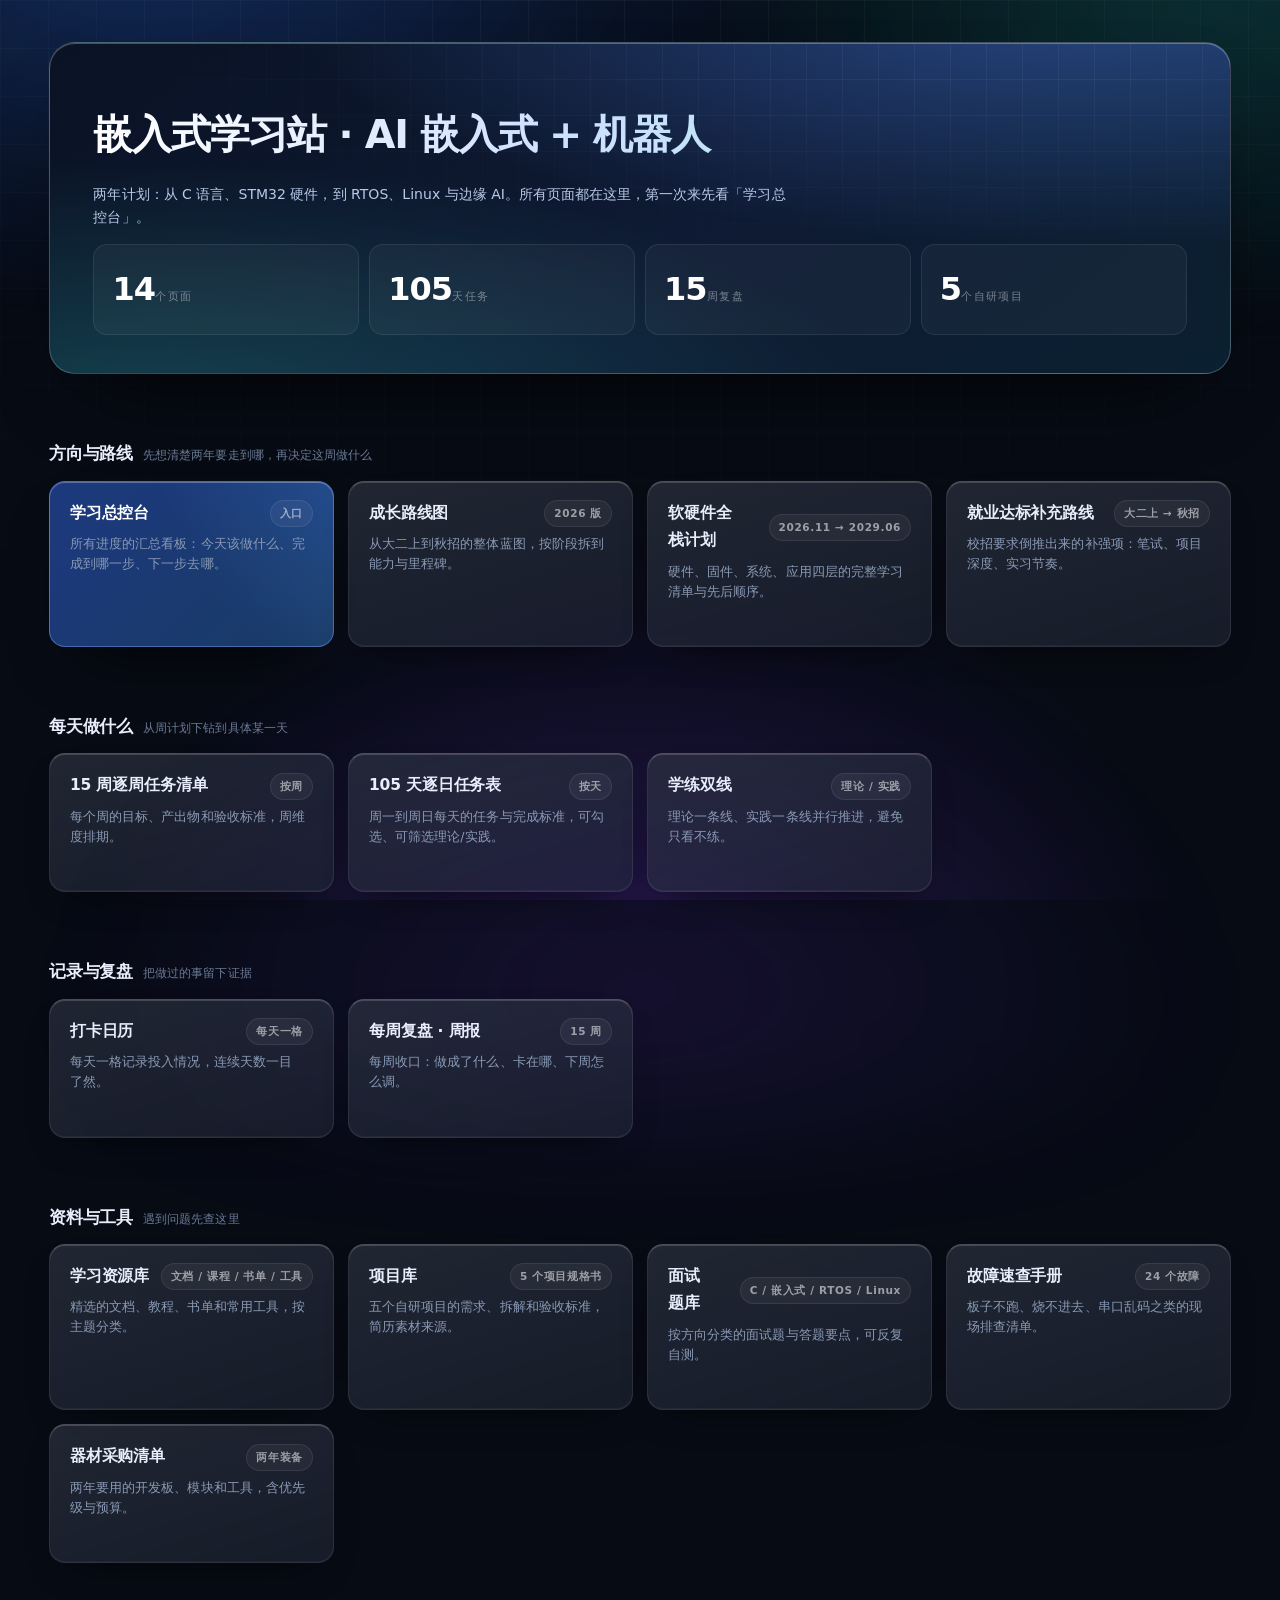
==== commit dd128362: "修复所有页面横向溢出，首页补齐统计栏布局并挂上站点图标 .wrap 用 width:100% 加左右内边距却没有 box-sizing:border-box， 导致每个页面右侧被撑出约 90px 的横" ====
--- a/index.html
+++ b/index.html
@@ -4,7 +4,8 @@
 <meta charset="UTF-8">
 <meta name="viewport" content="width=device-width, initial-scale=1">
 <title>嵌入式学习站 · AI 嵌入式 + 机器人</title>
-  <link rel="stylesheet" href="assets/theme.css">
+  <link rel="icon" href="favicon.ico">
+<link rel="stylesheet" href="assets/theme.css">
 <style>
   .hub-grid{display:grid;grid-template-columns:repeat(auto-fill,minmax(272px,1fr));gap:14px;margin:0}
   .hub-card{display:flex;flex-direction:column;gap:7px;padding:18px 20px 16px;
@@ -17,6 +18,8 @@
   .sec-h{display:flex;align-items:baseline;gap:10px;margin:30px 0 12px;flex-wrap:wrap}
   .sec-h h2{margin:0;font-size:17px;font-weight:800;letter-spacing:-.01em}
   .sec-h span{font-size:12px;color:var(--ink4,#5b6b85)}
+  .facts{display:grid;grid-template-columns:repeat(auto-fit,minmax(132px,1fr));gap:10px;margin-top:14px}
+  .fact{padding:11px 13px}
   .tag{font-size:10.5px;letter-spacing:.06em;border-radius:999px;padding:3px 9px;flex:none}
   @media (max-width:560px){.hub-grid{grid-template-columns:1fr}}
 </style>
--- a/assets/theme.css
+++ b/assets/theme.css
@@ -114,6 +114,8 @@
   max-width:none !important;
   margin:0 !important;
   padding:34px clamp(18px,3.2vw,68px) 96px !important;
+  /* 没有这行时 width:100% + 左右 padding 会把页面撑出横向滚动条 */
+  box-sizing:border-box !important;
 }
 .app{
   width:100% !important;
